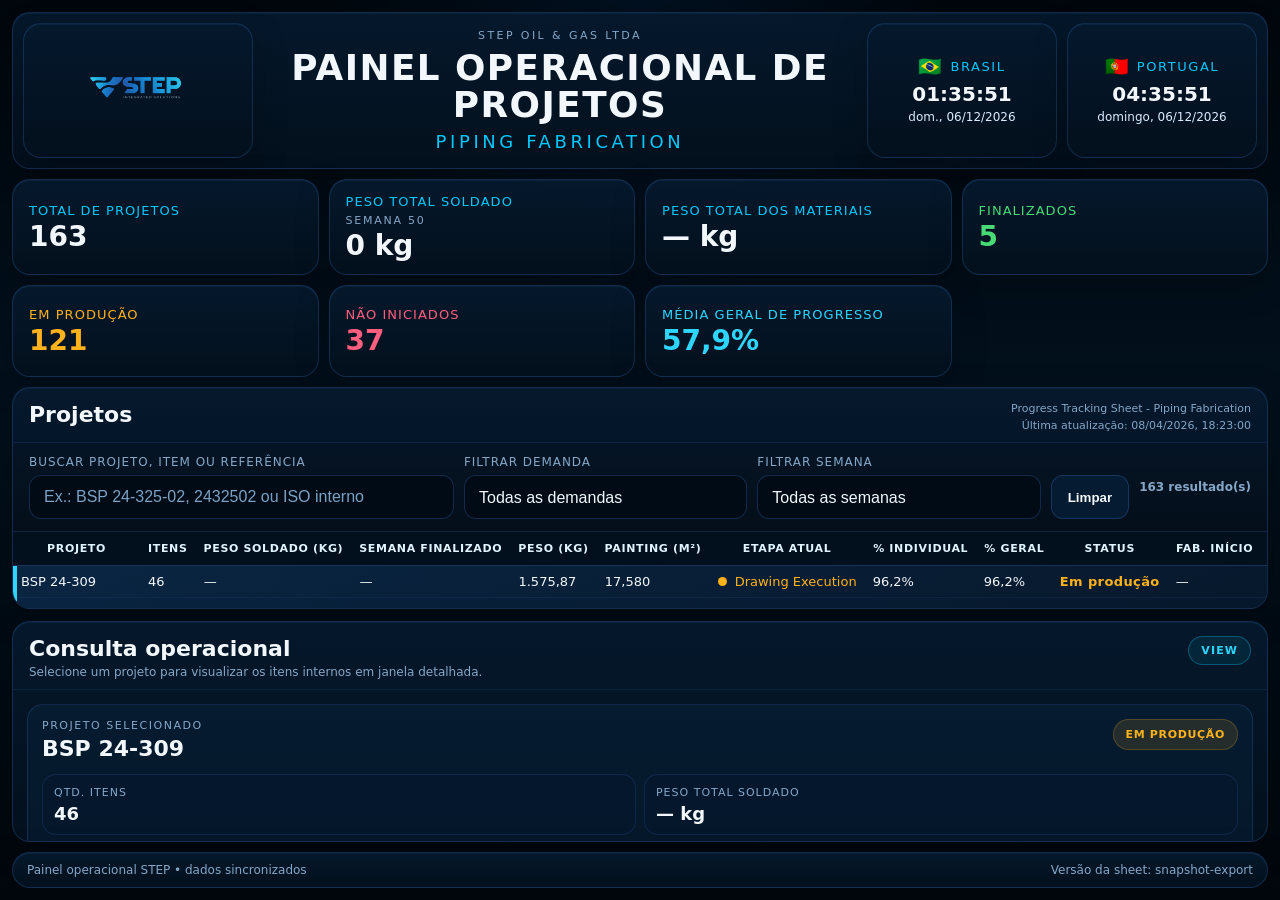
==== index.html @ 4d78c2fb "substituir" ====
<!doctype html>
<html lang="pt-BR">
  <head>
    <meta charset="UTF-8" />
    <meta name="viewport" content="width=device-width, initial-scale=1" />
    <title>STEP • Painel Operacional</title>
    <link rel="stylesheet" href="./app.css" />
  </head>
  <body>
    <div class="page-shell">
      <header class="topbar">
        <div class="brand-card">
          <img src="./assets/step-logo.png" alt="STEP Oil &amp; Gas" class="brand-logo" />
        </div>

        <div class="title-block">
          <p class="eyebrow">STEP OIL &amp; GAS LTDA</p>
          <h1>PAINEL OPERACIONAL DE PROJETOS</h1>
          <p class="subtitle">PIPING FABRICATION</p>
        </div>

        <div class="clock-grid">
          <div class="clock-card">
            <div class="clock-head">
              <span class="clock-flag" aria-hidden="true">🇧🇷</span>
              <span class="clock-label">Brasil</span>
            </div>
            <strong id="clock-br-time" class="clock-time">--:--:--</strong>
            <span id="clock-br-date" class="clock-date">--</span>
          </div>
          <div class="clock-card">
            <div class="clock-head">
              <span class="clock-flag" aria-hidden="true">🇵🇹</span>
              <span class="clock-label">Portugal</span>
            </div>
            <strong id="clock-pt-time" class="clock-time">--:--:--</strong>
            <span id="clock-pt-date" class="clock-date">--</span>
          </div>
        </div>
      </header>

      <section class="summary-row">
        <article class="summary-card">
          <span class="summary-label">Total de projetos</span>
          <strong id="stat-projects">--</strong>
        </article>
        <article class="summary-card">
          <span class="summary-label">Peso total soldado</span>
          <span class="summary-subtext" id="stat-current-week">Semana --</span>
          <strong id="stat-spools">--</strong>
        </article>
        <article class="summary-card">
          <span class="summary-label">Peso total dos materiais</span>
          <strong id="stat-total-weight">--</strong>
        </article>
        <article class="summary-card summary-card--success">
          <span class="summary-label">Finalizados</span>
          <strong id="stat-completed">--</strong>
        </article>
        <article class="summary-card summary-card--warning">
          <span class="summary-label">Em produção</span>
          <strong id="stat-in-progress">--</strong>
        </article>
        <article class="summary-card summary-card--danger">
          <span class="summary-label">Não iniciados</span>
          <strong id="stat-not-started">--</strong>
        </article>
        <article class="summary-card summary-card--accent">
          <span class="summary-label">Média geral de progresso</span>
          <strong id="stat-average">--</strong>
        </article>
      </section>

      <main class="content-grid">
        <section class="panel panel--table">
          <div class="panel-head">
            <div>
              <h2>Projetos</h2>
              
            </div>
            <div class="panel-meta">
              <span id="sheet-name">Smartsheet</span>
              <span id="last-sync">Aguardando atualização...</span>
            </div>
          </div>

          <div class="search-row">
            <label class="search-box" for="project-search">
              <span class="search-label">Buscar projeto, item ou referência</span>
              <input id="project-search" type="text" placeholder="Ex.: BSP 24-325-02, 2432502 ou ISO interno" autocomplete="off" />
            </label>
            <label class="filter-box" for="demand-filter">
              <span class="search-label">Filtrar demanda</span>
              <select id="demand-filter">
                <option value="">Todas as demandas</option>
              </select>
            </label>
            <label class="filter-box" for="week-filter">
              <span class="search-label">Filtrar semana</span>
              <select id="week-filter">
                <option value="">Todas as semanas</option>
              </select>
            </label>
            <button id="clear-search" class="ghost-button" type="button">Limpar</button>
            <div class="search-count" id="search-count">-- resultado(s)</div>
          </div>

          <div class="table-shell" id="table-shell">
            <table class="projects-table">
              <thead>
                <tr>
                  <th>Projeto</th>
                  <th>Itens</th>
                  <th>Peso soldado (kg)</th>
                  <th>Semana finalizado</th>
                  <th>Peso (kg)</th>
                  <th>Painting (m²)</th>
                  <th>Etapa atual</th>
                  <th>% Individual</th>
                  <th>% Geral</th>
                  <th>Status</th>
                  <th>Fab. início</th>
                  <th>Caldeiraria</th>
                  <th>Solda</th>
                  <th>Inspeção (QC)</th>
                  <th>TH</th>
                  <th>Concluído?</th>
                </tr>
              </thead>
              <tbody id="projects-body">
                <tr>
                  <td colspan="16" class="loading-cell">Carregando projetos...</td>
                </tr>
              </tbody>
            </table>
          </div>
        </section>

        <aside class="panel panel--detail">
          <div class="panel-head panel-head--detail">
            <div>
              <h2>Consulta operacional</h2>
              <p>Selecione um projeto para visualizar os itens internos em janela detalhada.</p>
            </div>
            <div class="autoplay-pill">VIEW</div>
          </div>

          <div class="detail-card" id="detail-card">
            <div class="detail-placeholder">Selecione um projeto na tabela ou pela busca para abrir o popup.</div>
          </div>
        </aside>
      </main>

      <footer class="footer-bar">
        <span>Painel operacional STEP • dados sincronizados</span>
        <span id="footer-version">Versão da sheet: --</span>
      </footer>
    </div>

    <div id="project-modal" class="modal hidden" aria-hidden="true">
      <div class="modal-backdrop" data-close-modal="true"></div>
      <div class="modal-dialog" role="dialog" aria-modal="true" aria-labelledby="modal-title">
        <div class="modal-head">
          <div>
            <p class="modal-eyebrow">Detalhamento operacional</p>
            <h3 id="modal-title">Projeto</h3>
            <p id="modal-subtitle" class="modal-subtitle">Itens internos e andamento por etapa</p>
          </div>
          <button id="modal-close" class="modal-close" type="button" aria-label="Fechar">×</button>
        </div>

        <div id="modal-content" class="modal-content"></div>
      </div>
    </div>

    <script src="./app.js"></script>
  </body>
</html>
---- app.css ----
:root {
  --bg: #020a12;
  --panel: linear-gradient(180deg, rgba(5, 25, 45, 0.96), rgba(3, 16, 29, 0.98));
  --panel-soft: rgba(7, 30, 53, 0.9);
  --border: rgba(67, 131, 222, 0.22);
  --text: #f2f7fb;
  --muted: #85a7c7;
  --accent: #00c8ff;
  --accent-2: #2ed5ff;
  --success: #47da75;
  --warning: #ffb21a;
  --danger: #ff5f7e;
}

* { box-sizing: border-box; }
html, body { height: 100%; }
body {
  margin: 0;
  font-family: Inter, system-ui, -apple-system, BlinkMacSystemFont, "Segoe UI", sans-serif;
  background:
    radial-gradient(circle at top center, rgba(0, 123, 255, 0.08), transparent 28%),
    linear-gradient(180deg, #01070d, #02101c 40%, #01070d 100%);
  color: var(--text);
  overflow: hidden;
}
body.modal-open { overflow: hidden; }

.page-shell {
  height: 100vh;
  display: grid;
  grid-template-rows: auto auto minmax(0, 1fr) auto;
  gap: 10px;
  padding: 12px;
}

.topbar,
.summary-card,
.panel,
.footer-bar,
.modal-dialog,
.clock-card,
.brand-card {
  border: 1px solid var(--border);
  border-radius: 18px;
  background: var(--panel);
  box-shadow: 0 10px 35px rgba(0, 0, 0, 0.22), inset 0 1px 0 rgba(71, 151, 255, 0.08);
}

.topbar {
  display: grid;
  grid-template-columns: 250px minmax(0, 1fr) 430px;
  gap: 12px;
  padding: 10px;
  align-items: stretch;
}

.brand-card {
  display: grid;
  place-items: center;
  min-height: 110px;
}

.brand-logo {
  width: 100%;
  max-width: 235px;
  max-height: 88px;
  object-fit: contain;
}

.title-block {
  display: grid;
  place-items: center;
  padding: 6px 10px;
  text-align: center;
}

.eyebrow {
  margin: 0 0 8px;
  color: var(--muted);
  font-size: 11px;
  letter-spacing: 0.22em;
}

.title-block h1 {
  margin: 0;
  font-size: clamp(34px, 2.8vw, 62px);
  line-height: 1.02;
  letter-spacing: 0.04em;
}

.subtitle {
  margin: 8px 0 0;
  color: var(--accent);
  font-size: clamp(18px, 1.15vw, 28px);
  letter-spacing: 0.2em;
}

.clock-grid {
  display: grid;
  grid-template-columns: repeat(2, minmax(0, 1fr));
  gap: 10px;
  min-width: 0;
}

.clock-card {
  padding: 10px 12px 12px;
  display: grid;
  align-content: center;
  justify-items: center;
  gap: 6px;
  min-width: 0;
  overflow: hidden;
}

.clock-head {
  display: inline-flex;
  align-items: center;
  gap: 8px;
  min-width: 0;
}

.clock-flag { font-size: 19px; }
.clock-label {
  color: var(--accent);
  text-transform: uppercase;
  font-size: 13px;
  letter-spacing: 0.12em;
}

.clock-time {
  display: block;
  width: 100%;
  text-align: center;
  white-space: nowrap;
  overflow: hidden;
  text-overflow: clip;
  font-size: clamp(22px, 1.55vw, 34px);
  line-height: 1;
  letter-spacing: 0;
}

.clock-date {
  color: #d9ecff;
  font-size: 12px;
  text-align: center;
  width: 100%;
  white-space: nowrap;
  overflow: hidden;
  text-overflow: ellipsis;
}

.summary-row {
  display: grid;
  grid-template-columns: repeat(7, minmax(0, 1fr));
  gap: 10px;
}

.summary-card {
  padding: 14px 16px;
  min-height: 92px;
  display: grid;
  align-content: center;
  gap: 5px;
}

.summary-label {
  color: var(--accent);
  font-size: 13px;
  text-transform: uppercase;
  letter-spacing: 0.08em;
}

.summary-subtext {
  color: var(--muted);
  font-size: 11px;
  letter-spacing: 0.16em;
  text-transform: uppercase;
}

.summary-card strong {
  font-size: clamp(28px, 1.9vw, 40px);
  line-height: 1;
}

.summary-card--success strong,.summary-card--success .summary-label { color: var(--success); }
.summary-card--warning strong,.summary-card--warning .summary-label { color: var(--warning); }
.summary-card--danger strong,.summary-card--danger .summary-label { color: var(--danger); }
.summary-card--accent strong,.summary-card--accent .summary-label { color: var(--accent-2); }

.content-grid {
  min-height: 0;
  display: grid;
  grid-template-columns: minmax(0, 1.55fr) minmax(360px, 0.85fr);
  gap: 12px;
}

.panel {
  min-width: 0;
  min-height: 0;
  display: grid;
  overflow: hidden;
}

.panel--table,
.panel--detail {
  grid-template-rows: auto auto minmax(0, 1fr);
}

.panel--detail { grid-template-rows: auto minmax(0, 1fr); }

.panel-head {
  display: flex;
  justify-content: space-between;
  align-items: flex-start;
  gap: 12px;
  padding: 14px 16px 10px;
  border-bottom: 1px solid rgba(85, 145, 255, 0.12);
}
.panel-head h2 { margin: 0; font-size: 22px; }
.panel-head p { margin: 4px 0 0; color: var(--muted); font-size: 12px; }
.panel-meta { text-align: right; display: grid; gap: 4px; color: var(--muted); font-size: 11px; }
.panel-head--detail { border-bottom: 1px solid rgba(85, 145, 255, 0.12); }
.autoplay-pill {
  padding: 7px 12px;
  border-radius: 999px;
  color: var(--accent-2);
  border: 1px solid rgba(0, 210, 255, 0.3);
  background: rgba(0, 210, 255, 0.08);
  font-size: 11px;
  letter-spacing: 0.1em;
  font-weight: 700;
}

.search-row {
  display: grid;
  grid-template-columns: minmax(280px, 1.2fr) minmax(220px, 0.8fr) minmax(220px, 0.8fr) auto auto;
  gap: 10px;
  padding: 12px 16px;
  align-items: end;
  border-bottom: 1px solid rgba(85, 145, 255, 0.12);
}

.search-box,
.filter-box {
  display: grid;
  gap: 6px;
}
.search-label {
  font-size: 12px;
  color: var(--muted);
  letter-spacing: 0.08em;
  text-transform: uppercase;
}
.search-box input,
.filter-box select {
  height: 44px;
  border-radius: 12px;
  border: 1px solid rgba(85, 145, 255, 0.22);
  background: rgba(2, 12, 22, 0.9);
  color: var(--text);
  padding: 0 14px;
  font-size: 16px;
  outline: none;
}
.search-box input:focus,
.filter-box select:focus { border-color: rgba(0, 200, 255, 0.5); box-shadow: 0 0 0 3px rgba(0, 200, 255, 0.08); }
.filter-box select { appearance: none; }
.ghost-button,
.primary-button {
  height: 44px;
  border-radius: 12px;
  border: 1px solid rgba(85, 145, 255, 0.22);
  padding: 0 16px;
  color: var(--text);
  background: rgba(7, 30, 53, 0.85);
  font-weight: 700;
  cursor: pointer;
}
.primary-button {
  background: linear-gradient(180deg, rgba(0, 200, 255, 0.18), rgba(0, 123, 255, 0.2));
  color: #dff7ff;
}

.search-count {
  min-width: 110px;
  color: var(--muted);
  font-size: 12px;
  align-self: center;
  text-align: right;
}

.search-row {
  background: linear-gradient(180deg, rgba(5, 20, 36, 0.95), rgba(4, 14, 25, 0.95));
}

.search-box input::placeholder {
  color: #7ba2c5;
}


.search-count {
  font-weight: 700;
}

.table-shell {
  min-height: 0;
  overflow: auto;
  scrollbar-width: thin;
  scrollbar-color: rgba(53, 115, 188, 0.55) transparent;
}
.projects-table { width: 100%; border-collapse: collapse; min-width: 1220px; }
.projects-table thead th {
  position: sticky; top: 0; z-index: 2;
  background: rgba(3, 17, 31, 0.98);
  color: #dff4ff;
  font-size: 11px;
  letter-spacing: 0.06em;
  text-transform: uppercase;
  padding: 10px 8px;
  border-bottom: 1px solid rgba(85, 145, 255, 0.25);
  white-space: nowrap;
}
.projects-table tbody td {
  padding: 8px 8px;
  border-bottom: 1px solid rgba(85, 145, 255, 0.08);
  font-size: 13px;
  white-space: nowrap;
}
.projects-table tbody tr { cursor: pointer; transition: background 0.22s ease, box-shadow 0.22s ease; }
.projects-table tbody tr:hover { background: rgba(23, 70, 118, 0.2); }
.projects-table tbody tr.active-row {
  background: linear-gradient(90deg, rgba(19, 66, 116, 0.42), rgba(9, 24, 44, 0.55));
  box-shadow: inset 4px 0 0 var(--accent-2);
}
.projects-table tbody tr.completed-row td { color: #b9ffd1; }
.projects-table tbody tr.in-progress-row .stage-text { color: var(--warning); }
.projects-table tbody tr.not-started-row .stage-text { color: var(--muted); }
.loading-cell { text-align: center; color: var(--muted); padding: 28px !important; }
.cell-status { font-weight: 700; letter-spacing: 0.03em; }
.cell-status--completed { color: var(--success); }
.cell-status--in_progress { color: var(--warning); }
.cell-status--not_started { color: var(--danger); }
.cell-finished { font-size: 18px; text-align: center; }
.cell-finished--yes { color: var(--success); }
.cell-finished--no { color: var(--danger); }

.stage-pill { display: inline-flex; align-items: center; gap: 8px; max-width: 100%; }
.stage-dot { width: 9px; height: 9px; border-radius: 999px; flex: none; background: var(--muted); }
.stage-dot--completed { background: var(--success); }
.stage-dot--in_progress { background: var(--warning); box-shadow: 0 0 0 0 rgba(255, 178, 26, 0.65); animation: pulse 1.3s infinite; }
.stage-dot--waiting { background: #7aa8d8; }
.stage-dot--ignored { background: rgba(122, 168, 216, 0.35); }
.stage-text,.stage-name { overflow: hidden; text-overflow: ellipsis; }

.detail-card {
  min-height: 0;
  padding: 14px;
  overflow: auto;
}
.detail-placeholder {
  color: var(--muted);
  font-size: 16px;
  display: grid;
  place-items: center;
  min-height: 260px;
  text-align: center;
}
.detail-hero {
  border: 1px solid rgba(85, 145, 255, 0.18);
  background: linear-gradient(180deg, rgba(7, 29, 50, 0.85), rgba(4, 18, 34, 0.96));
  border-radius: 16px;
  padding: 14px;
  display: grid;
  gap: 12px;
}
.detail-hero.compact { gap: 14px; }
.detail-project-title { display: flex; align-items: flex-start; justify-content: space-between; gap: 12px; }
.detail-project-subtitle { margin: 0 0 5px; color: var(--muted); font-size: 11px; letter-spacing: 0.14em; text-transform: uppercase; }
.detail-project-title h3 { margin: 0; font-size: clamp(22px, 1.6vw, 30px); line-height: 1.05; }
.badge {
  padding: 8px 12px; border-radius: 999px; font-weight: 700; font-size: 11px; text-transform: uppercase; letter-spacing: 0.06em; white-space: nowrap;
}
.badge--completed { color: var(--success); background: rgba(71, 218, 117, 0.12); border: 1px solid rgba(71, 218, 117, 0.22); }
.badge--in_progress { color: var(--warning); background: rgba(255, 178, 26, 0.12); border: 1px solid rgba(255, 178, 26, 0.22); }
.badge--not_started { color: var(--danger); background: rgba(255, 95, 126, 0.12); border: 1px solid rgba(255, 95, 126, 0.22); }

.current-stage-box {
  border-radius: 16px;
  border: 1px solid rgba(255, 178, 26, 0.18);
  background: linear-gradient(180deg, rgba(10, 25, 44, 0.9), rgba(3, 15, 27, 0.96));
  padding: 14px;
  display: grid;
  gap: 9px;
}
.current-stage-box.alert { box-shadow: inset 0 0 0 1px rgba(255, 178, 26, 0.18), 0 0 0 0 rgba(255, 178, 26, 0.28); animation: glow 1.6s infinite; }
.current-stage-head { display: flex; align-items: center; justify-content: space-between; gap: 12px; }
.current-stage-label { color: var(--muted); font-size: 11px; text-transform: uppercase; letter-spacing: 0.12em; }
.stage-progress { color: var(--warning); font-size: 22px; font-weight: 800; }
.current-stage-box .stage-name { font-size: 22px; line-height: 1.18; }

.detail-grid,
.modal-summary-grid {
  display: grid;
  grid-template-columns: repeat(3, minmax(0, 1fr));
  gap: 8px;
}
.compact-grid { grid-template-columns: repeat(2, minmax(0, 1fr)); }
.metric-chip {
  border-radius: 14px;
  border: 1px solid rgba(85, 145, 255, 0.14);
  background: rgba(5, 24, 44, 0.82);
  padding: 11px;
  display: grid;
  gap: 5px;
}
.metric-chip span { color: var(--muted); font-size: 11px; text-transform: uppercase; letter-spacing: 0.09em; }
.metric-chip strong { font-size: 18px; line-height: 1.1; }
.detail-actions { display: flex; justify-content: flex-end; }

.footer-bar {
  display: flex; justify-content: space-between; align-items: center; gap: 12px;
  padding: 10px 14px; color: var(--muted); font-size: 12px;
}

.modal {
  position: fixed; inset: 0; z-index: 40; display: grid; place-items: center;
}
.modal.hidden { display: none; }
.modal-backdrop { position: absolute; inset: 0; background: rgba(1, 7, 13, 0.76); backdrop-filter: blur(4px); }
.modal-dialog {
  position: relative; z-index: 1; width: min(96vw, 1700px); height: min(90vh, 980px);
  display: grid; grid-template-rows: auto minmax(0, 1fr); overflow: hidden; padding: 0;
}
.modal-head {
  display: flex; justify-content: space-between; align-items: flex-start; gap: 18px;
  padding: 18px 20px 12px; border-bottom: 1px solid rgba(85, 145, 255, 0.14);
}
.modal-eyebrow { margin: 0 0 5px; color: var(--muted); font-size: 11px; letter-spacing: 0.16em; text-transform: uppercase; }
.modal-head h3 { margin: 0; font-size: 34px; line-height: 1.02; }
.modal-subtitle { margin: 6px 0 0; color: var(--muted); font-size: 14px; }
.modal-close {
  width: 44px; height: 44px; border-radius: 12px; border: 1px solid rgba(85, 145, 255, 0.18);
  background: rgba(5, 24, 44, 0.85); color: var(--text); font-size: 28px; cursor: pointer;
}
.modal-content { min-height: 0; overflow: auto; padding: 16px 20px 20px; display: grid; gap: 14px; }
.modal-milestones {
  display: flex; gap: 8px; overflow-x: auto; padding-bottom: 4px;
}
.milestone-chip {
  min-width: 190px; border-radius: 14px; border: 1px solid rgba(85, 145, 255, 0.16);
  background: rgba(6, 26, 47, 0.86); padding: 10px 12px; display: grid; gap: 5px;
}
.milestone-chip span { color: var(--muted); font-size: 11px; text-transform: uppercase; }
.milestone-chip strong { font-size: 15px; }
.empty-inline { color: var(--muted); font-size: 13px; }
.modal-table-wrap {
  min-height: 0; overflow: auto; border-radius: 16px; border: 1px solid rgba(85, 145, 255, 0.14); background: rgba(3, 17, 31, 0.72);
}
.modal-table { width: max-content; min-width: 100%; border-collapse: collapse; }
.modal-table thead th {
  position: sticky; top: 0; z-index: 2; background: rgba(3, 17, 31, 0.98);
  color: #dff4ff; font-size: 11px; letter-spacing: 0.06em; text-transform: uppercase; padding: 10px 8px; border-bottom: 1px solid rgba(85, 145, 255, 0.25); white-space: nowrap;
}
.modal-table tbody td {
  padding: 8px 8px; border-bottom: 1px solid rgba(85, 145, 255, 0.08); font-size: 12px; white-space: nowrap;
}

@keyframes pulse {
  0% { box-shadow: 0 0 0 0 rgba(255, 178, 26, 0.55); }
  70% { box-shadow: 0 0 0 10px rgba(255, 178, 26, 0); }
  100% { box-shadow: 0 0 0 0 rgba(255, 178, 26, 0); }
}
@keyframes glow {
  0%, 100% { box-shadow: inset 0 0 0 1px rgba(255, 178, 26, 0.18), 0 0 0 0 rgba(255, 178, 26, 0.15); }
  50% { box-shadow: inset 0 0 0 1px rgba(255, 178, 26, 0.2), 0 0 18px rgba(255, 178, 26, 0.15); }
}

@media (max-width: 1500px) {
  .topbar { grid-template-columns: 210px minmax(0, 1fr) 330px; }
  .summary-row { grid-template-columns: repeat(4, minmax(0, 1fr)); }
  .content-grid { grid-template-columns: 1fr; }
}

@media (max-width: 980px) {
  body { overflow: auto; }
  .page-shell { height: auto; min-height: 100vh; }
  .topbar { grid-template-columns: 1fr; }
  .clock-grid { grid-template-columns: 1fr 1fr; }
  .summary-row { grid-template-columns: repeat(2, minmax(0, 1fr)); }
  .search-row { grid-template-columns: 1fr; }
  .detail-grid, .modal-summary-grid { grid-template-columns: 1fr 1fr; }
}


.modal-table tbody tr {
  cursor: pointer;
  transition: background 0.18s ease, box-shadow 0.18s ease;
}

.modal-table tbody tr:hover {
  background: rgba(23, 70, 118, 0.18);
}

.modal-table tbody tr.modal-row-selected {
  background: linear-gradient(90deg, rgba(19, 66, 116, 0.42), rgba(9, 24, 44, 0.55));
  box-shadow: inset 4px 0 0 var(--accent-2);
}

.modal-table tbody td.value-complete {
  color: var(--success);
  font-weight: 700;
}

.modal-table tbody td.value-progress {
  color: var(--warning);
  font-weight: 700;
}


@media (max-width: 1550px) {
  .topbar { grid-template-columns: 230px minmax(0, 1fr) 390px; }
  .clock-time { font-size: clamp(20px, 1.45vw, 30px); }
}
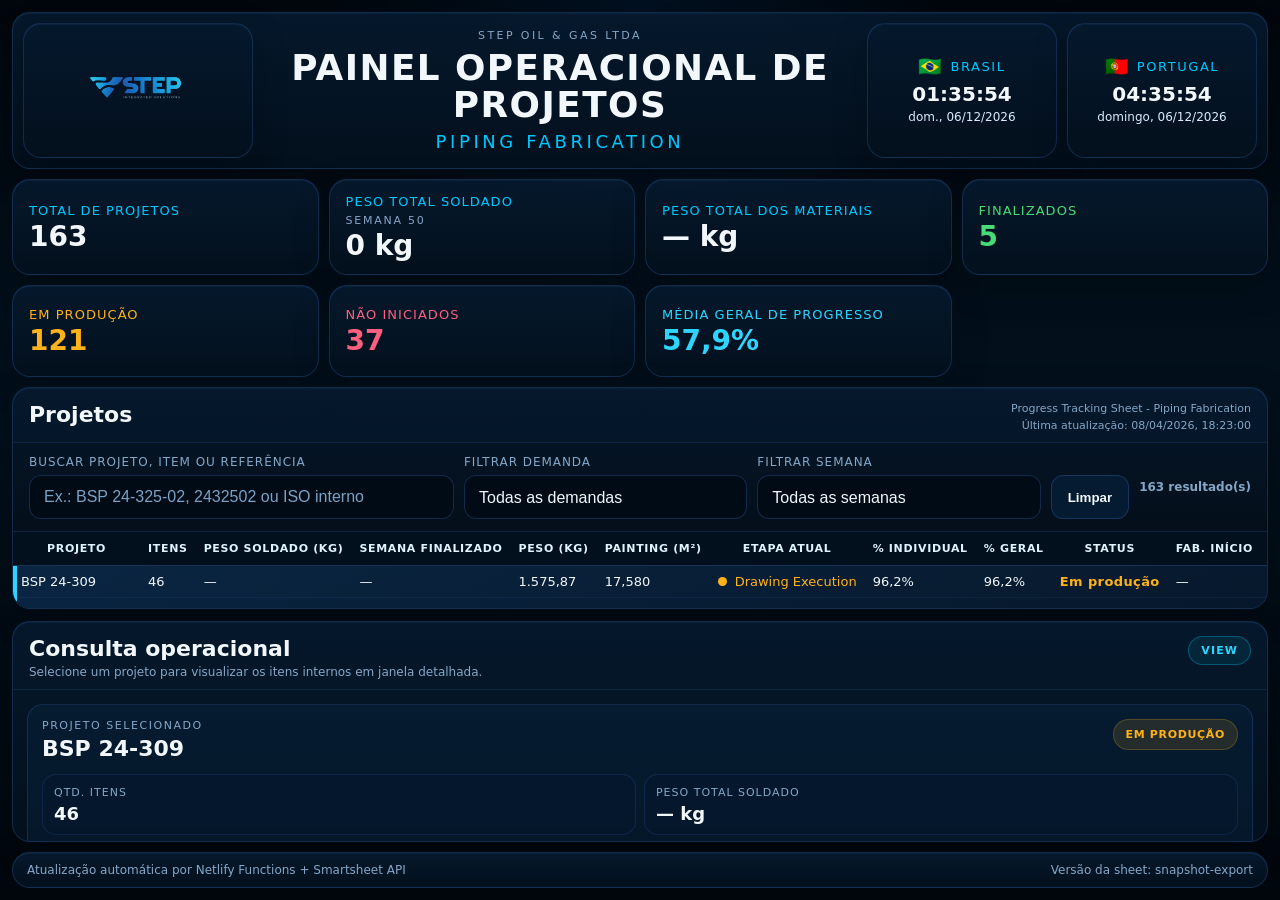
==== commit 8dc891b5: "atualizar" ====
--- a/index.html
+++ b/index.html
@@ -129,7 +129,7 @@
               </thead>
               <tbody id="projects-body">
                 <tr>
-                  <td colspan="16" class="loading-cell">Carregando projetos...</td>
+                  <td colspan="14" class="loading-cell">Carregando projetos...</td>
                 </tr>
               </tbody>
             </table>
@@ -152,7 +152,7 @@
       </main>
 
       <footer class="footer-bar">
-        <span>Painel operacional STEP • dados sincronizados</span>
+        <span>Atualização automática por Netlify Functions + Smartsheet API</span>
         <span id="footer-version">Versão da sheet: --</span>
       </footer>
     </div>
